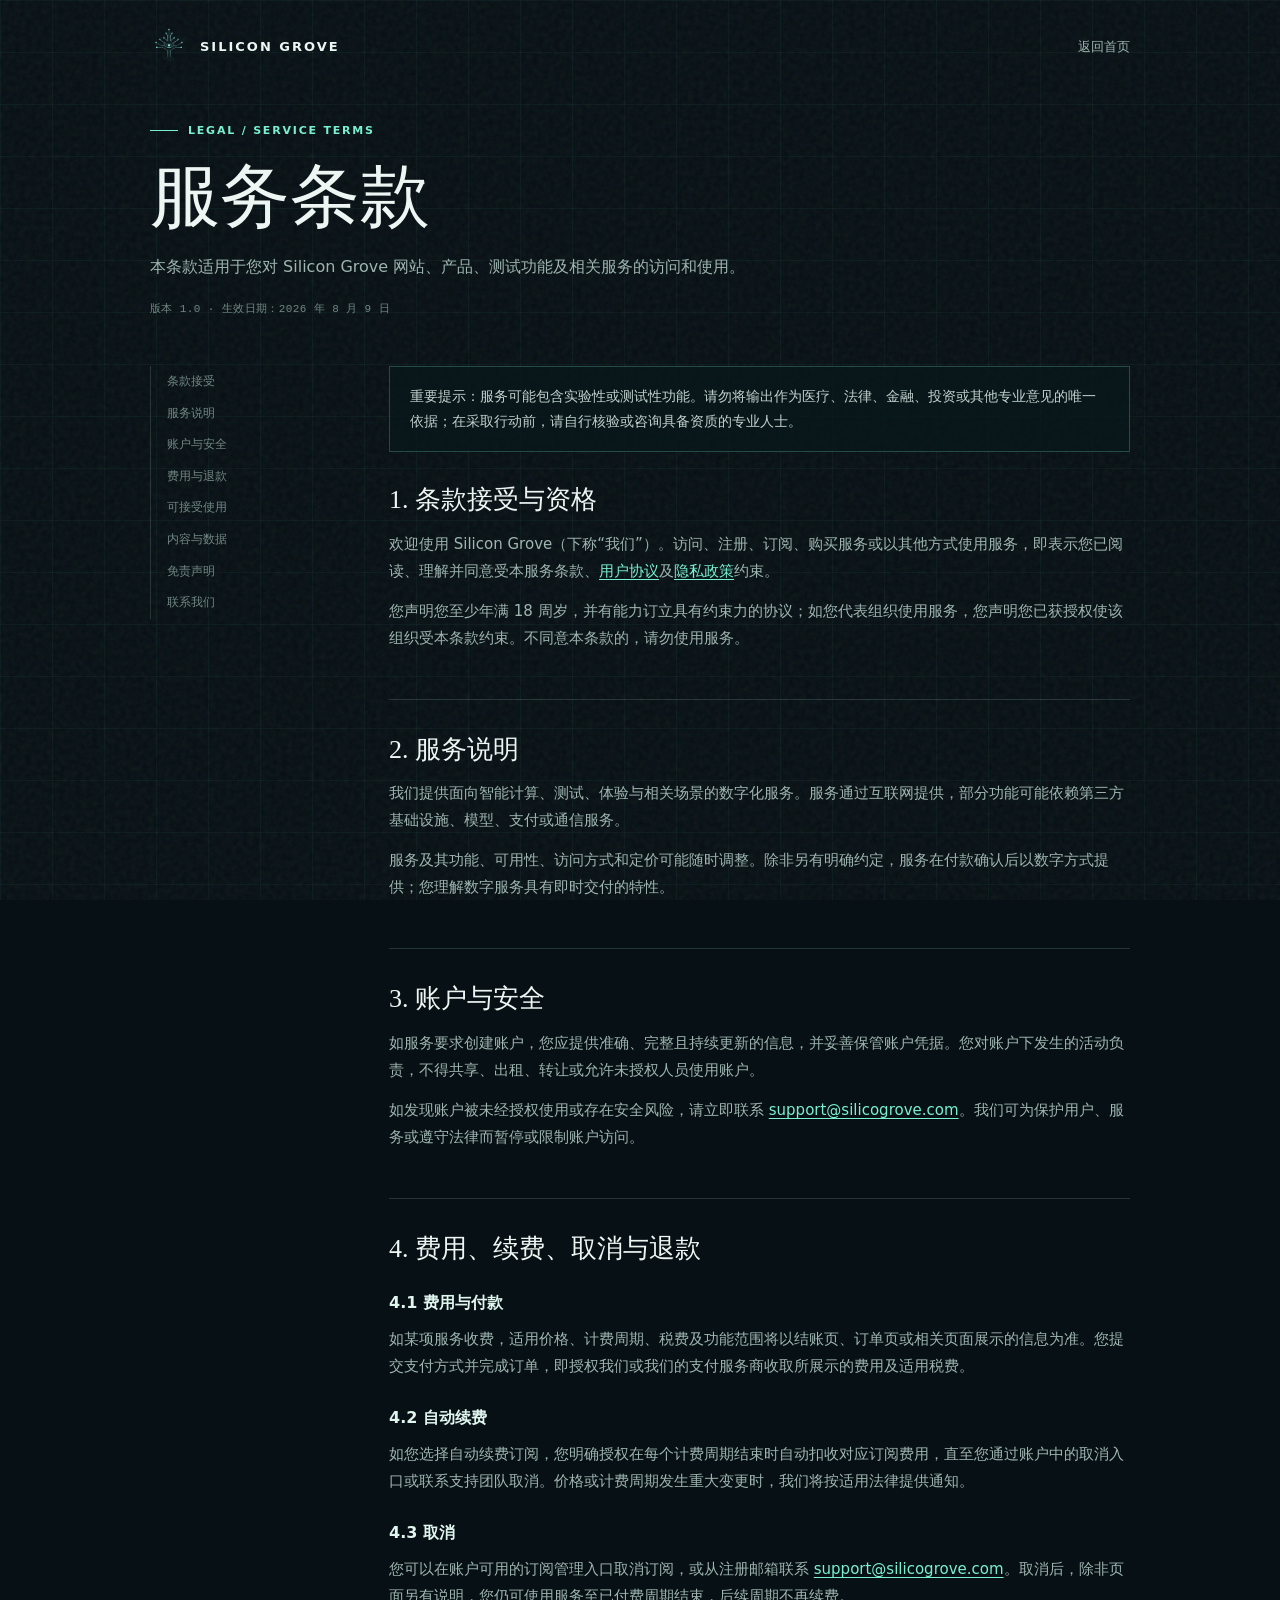
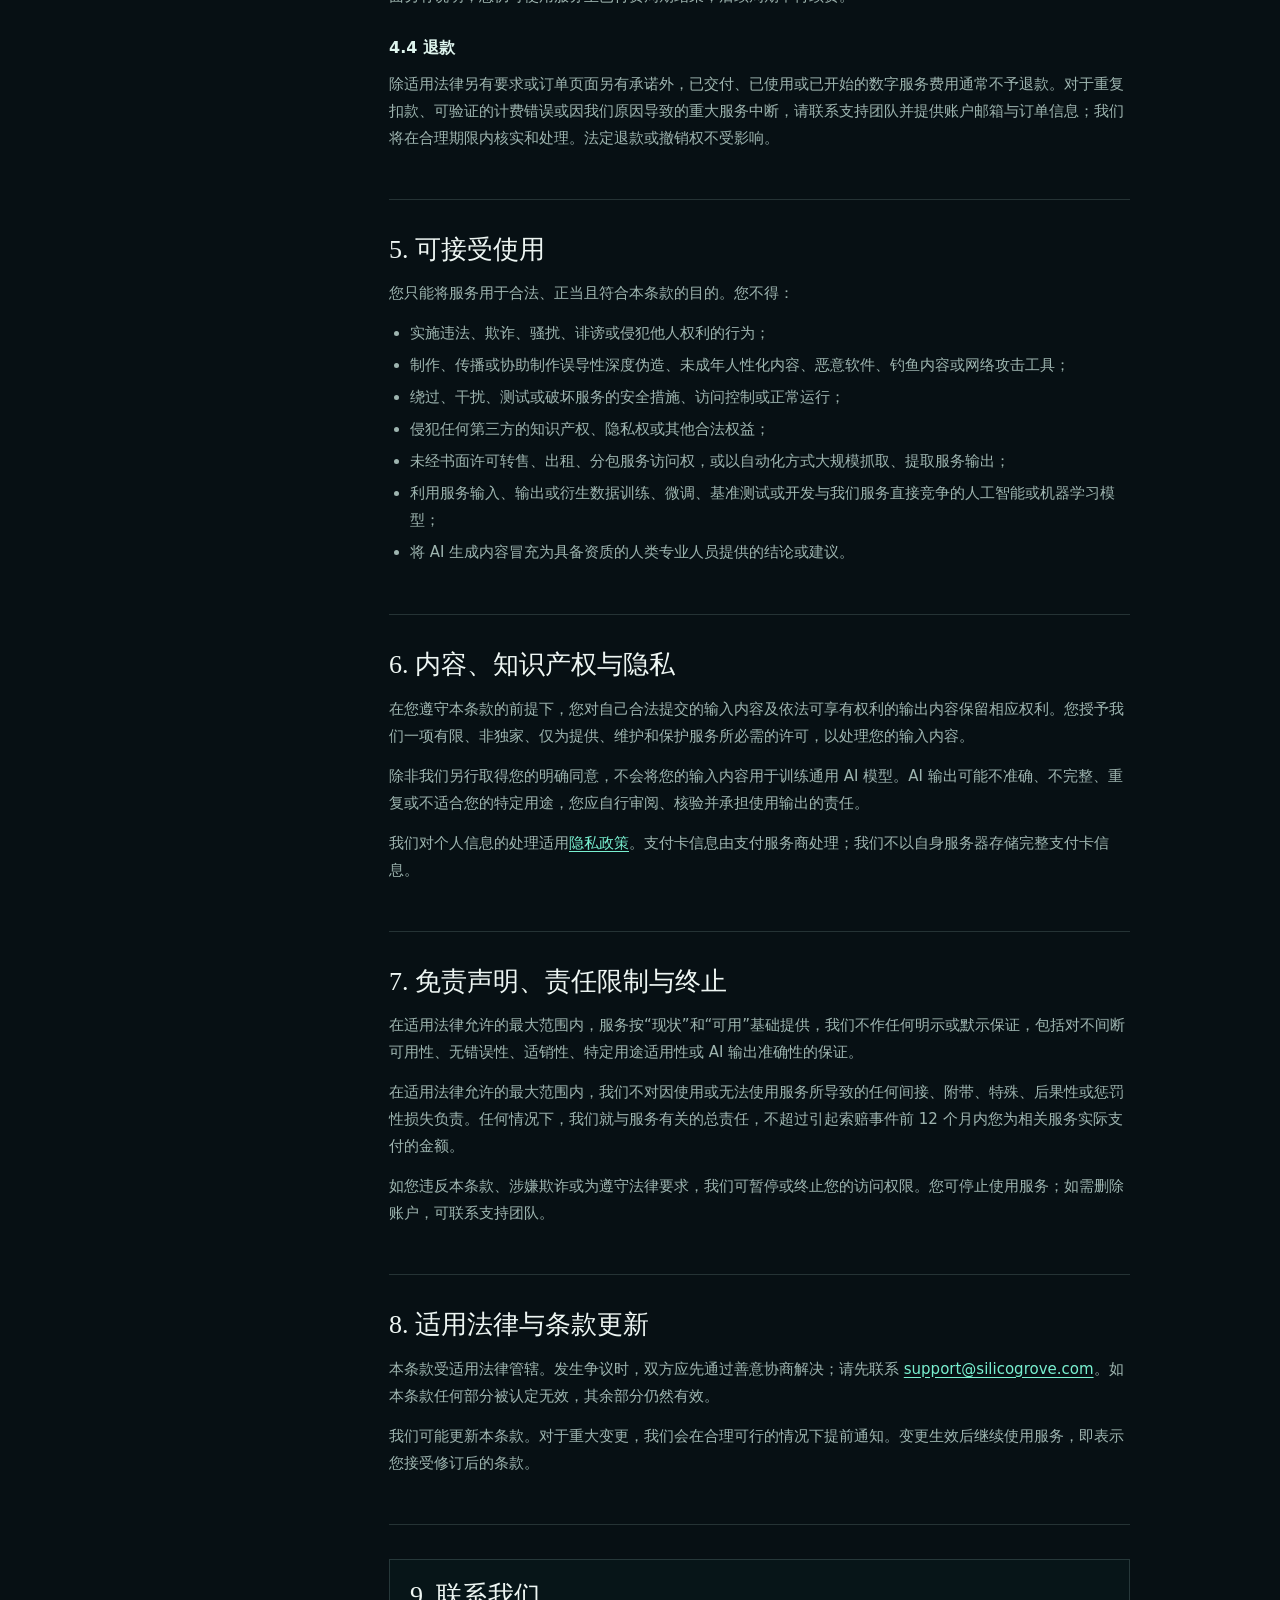
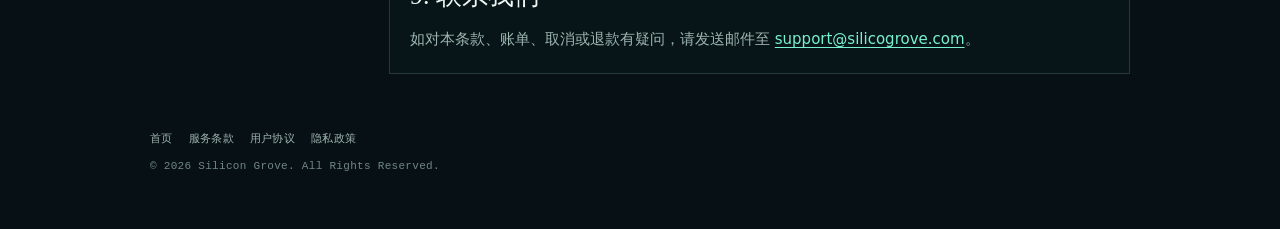
==== service-terms.html @ de762929 "Add standalone legal pages" ====
<!doctype html>
<html lang="zh-CN">
  <head>
    <meta charset="UTF-8" />
    <meta name="viewport" content="width=device-width, initial-scale=1" />
    <meta name="theme-color" content="#071014" />
    <meta name="description" content="Silicon Grove 服务条款" />
    <link rel="icon" href="/favicon.png" type="image/png" />
    <link rel="stylesheet" href="/legal.css" />
    <title>服务条款 | Silicon Grove</title>
  </head>
  <body>
    <div class="field" aria-hidden="true"></div><div class="grain" aria-hidden="true"></div>
    <div class="shell">
      <header><a class="brand" href="/"><img src="/assets/silicogrove-mark.png" alt="" /><span>SILICON GROVE</span></a><a class="back" href="/">返回首页</a></header>
      <main>
        <section class="hero"><p class="eyebrow">LEGAL / SERVICE TERMS</p><h1>服务条款</h1><p class="lede">本条款适用于您对 Silicon Grove 网站、产品、测试功能及相关服务的访问和使用。</p><p class="meta">版本 1.0 · 生效日期：2026 年 8 月 9 日</p></section>
        <div class="layout">
          <nav class="toc" aria-label="服务条款目录"><a href="#acceptance">条款接受</a><a href="#service">服务说明</a><a href="#accounts">账户与安全</a><a href="#payment">费用与退款</a><a href="#use">可接受使用</a><a href="#content">内容与数据</a><a href="#liability">免责声明</a><a href="#contact">联系我们</a></nav>
          <article class="content">
            <p class="notice">重要提示：服务可能包含实验性或测试性功能。请勿将输出作为医疗、法律、金融、投资或其他专业意见的唯一依据；在采取行动前，请自行核验或咨询具备资质的专业人士。</p>
            <section class="section" id="acceptance"><h2>1. 条款接受与资格</h2><p>欢迎使用 Silicon Grove（下称“我们”）。访问、注册、订阅、购买服务或以其他方式使用服务，即表示您已阅读、理解并同意受本服务条款、<a href="/user-agreement.html">用户协议</a>及<a href="/privacy-policy.html">隐私政策</a>约束。</p><p>您声明您至少年满 18 周岁，并有能力订立具有约束力的协议；如您代表组织使用服务，您声明您已获授权使该组织受本条款约束。不同意本条款的，请勿使用服务。</p></section>
            <section class="section" id="service"><h2>2. 服务说明</h2><p>我们提供面向智能计算、测试、体验与相关场景的数字化服务。服务通过互联网提供，部分功能可能依赖第三方基础设施、模型、支付或通信服务。</p><p>服务及其功能、可用性、访问方式和定价可能随时调整。除非另有明确约定，服务在付款确认后以数字方式提供；您理解数字服务具有即时交付的特性。</p></section>
            <section class="section" id="accounts"><h2>3. 账户与安全</h2><p>如服务要求创建账户，您应提供准确、完整且持续更新的信息，并妥善保管账户凭据。您对账户下发生的活动负责，不得共享、出租、转让或允许未授权人员使用账户。</p><p>如发现账户被未经授权使用或存在安全风险，请立即联系 <a href="mailto:support@silicogrove.com">support@silicogrove.com</a>。我们可为保护用户、服务或遵守法律而暂停或限制账户访问。</p></section>
            <section class="section" id="payment"><h2>4. 费用、续费、取消与退款</h2><h3>4.1 费用与付款</h3><p>如某项服务收费，适用价格、计费周期、税费及功能范围将以结账页、订单页或相关页面展示的信息为准。您提交支付方式并完成订单，即授权我们或我们的支付服务商收取所展示的费用及适用税费。</p><h3>4.2 自动续费</h3><p>如您选择自动续费订阅，您明确授权在每个计费周期结束时自动扣收对应订阅费用，直至您通过账户中的取消入口或联系支持团队取消。价格或计费周期发生重大变更时，我们将按适用法律提供通知。</p><h3>4.3 取消</h3><p>您可以在账户可用的订阅管理入口取消订阅，或从注册邮箱联系 <a href="mailto:support@silicogrove.com">support@silicogrove.com</a>。取消后，除非页面另有说明，您仍可使用服务至已付费周期结束，后续周期不再续费。</p><h3>4.4 退款</h3><p>除适用法律另有要求或订单页面另有承诺外，已交付、已使用或已开始的数字服务费用通常不予退款。对于重复扣款、可验证的计费错误或因我们原因导致的重大服务中断，请联系支持团队并提供账户邮箱与订单信息；我们将在合理期限内核实和处理。法定退款或撤销权不受影响。</p></section>
            <section class="section" id="use"><h2>5. 可接受使用</h2><p>您只能将服务用于合法、正当且符合本条款的目的。您不得：</p><ul><li>实施违法、欺诈、骚扰、诽谤或侵犯他人权利的行为；</li><li>制作、传播或协助制作误导性深度伪造、未成年人性化内容、恶意软件、钓鱼内容或网络攻击工具；</li><li>绕过、干扰、测试或破坏服务的安全措施、访问控制或正常运行；</li><li>侵犯任何第三方的知识产权、隐私权或其他合法权益；</li><li>未经书面许可转售、出租、分包服务访问权，或以自动化方式大规模抓取、提取服务输出；</li><li>利用服务输入、输出或衍生数据训练、微调、基准测试或开发与我们服务直接竞争的人工智能或机器学习模型；</li><li>将 AI 生成内容冒充为具备资质的人类专业人员提供的结论或建议。</li></ul></section>
            <section class="section" id="content"><h2>6. 内容、知识产权与隐私</h2><p>在您遵守本条款的前提下，您对自己合法提交的输入内容及依法可享有权利的输出内容保留相应权利。您授予我们一项有限、非独家、仅为提供、维护和保护服务所必需的许可，以处理您的输入内容。</p><p>除非我们另行取得您的明确同意，不会将您的输入内容用于训练通用 AI 模型。AI 输出可能不准确、不完整、重复或不适合您的特定用途，您应自行审阅、核验并承担使用输出的责任。</p><p>我们对个人信息的处理适用<a href="/privacy-policy.html">隐私政策</a>。支付卡信息由支付服务商处理；我们不以自身服务器存储完整支付卡信息。</p></section>
            <section class="section" id="liability"><h2>7. 免责声明、责任限制与终止</h2><p>在适用法律允许的最大范围内，服务按“现状”和“可用”基础提供，我们不作任何明示或默示保证，包括对不间断可用性、无错误性、适销性、特定用途适用性或 AI 输出准确性的保证。</p><p>在适用法律允许的最大范围内，我们不对因使用或无法使用服务所导致的任何间接、附带、特殊、后果性或惩罚性损失负责。任何情况下，我们就与服务有关的总责任，不超过引起索赔事件前 12 个月内您为相关服务实际支付的金额。</p><p>如您违反本条款、涉嫌欺诈或为遵守法律要求，我们可暂停或终止您的访问权限。您可停止使用服务；如需删除账户，可联系支持团队。</p></section>
            <section class="section"><h2>8. 适用法律与条款更新</h2><p>本条款受适用法律管辖。发生争议时，双方应先通过善意协商解决；请先联系 <a href="mailto:support@silicogrove.com">support@silicogrove.com</a>。如本条款任何部分被认定无效，其余部分仍然有效。</p><p>我们可能更新本条款。对于重大变更，我们会在合理可行的情况下提前通知。变更生效后继续使用服务，即表示您接受修订后的条款。</p></section>
            <section class="section contact" id="contact"><h2>9. 联系我们</h2><p>如对本条款、账单、取消或退款有疑问，请发送邮件至 <a href="mailto:support@silicogrove.com">support@silicogrove.com</a>。</p></section>
          </article>
        </div>
      </main>
      <footer><nav><a href="/">首页</a><a href="/service-terms.html">服务条款</a><a href="/user-agreement.html">用户协议</a><a href="/privacy-policy.html">隐私政策</a></nav>© 2026 Silicon Grove. All Rights Reserved.</footer>
    </div>
  </body>
</html>
---- legal.css ----
:root {
  color-scheme: dark;
  --ink: #eef6f3;
  --muted: #9eb5b0;
  --quiet: #718784;
  --line: rgba(200, 234, 226, 0.16);
  --aqua: #79f0d0;
  --deep: #071014;
  --panel: rgba(8, 24, 27, 0.76);
}

* { box-sizing: border-box; }
html { scroll-behavior: smooth; }
body {
  min-width: 320px;
  margin: 0;
  color: var(--ink);
  background: var(--deep);
  font-family: Inter, "PingFang SC", "Microsoft YaHei", system-ui, sans-serif;
  line-height: 1.8;
}

.field {
  position: fixed;
  inset: 0;
  z-index: -2;
  background-color: var(--deep);
  background:
    linear-gradient(rgba(121, 240, 208, .045) 1px, transparent 1px),
    linear-gradient(90deg, rgba(121, 240, 208, .045) 1px, transparent 1px);
  background-size: 52px 52px, 52px 52px;
}
.grain {
  position: fixed;
  inset: 0;
  z-index: -1;
  pointer-events: none;
  opacity: .22;
  background-image: url("data:image/svg+xml,%3Csvg viewBox='0 0 180 180' xmlns='http://www.w3.org/2000/svg'%3E%3Cfilter id='n'%3E%3CfeTurbulence type='fractalNoise' baseFrequency='.9' numOctaves='4' stitchTiles='stitch'/%3E%3C/filter%3E%3Crect width='100%25' height='100%25' filter='url(%23n)' opacity='.28'/%3E%3C/svg%3E");
}
.shell { width: min(100% - 40px, 980px); margin: 0 auto; padding: 28px 0 54px; }
header { display: flex; align-items: center; justify-content: space-between; gap: 20px; padding-bottom: 55px; }
.brand { display: inline-flex; align-items: center; gap: 12px; color: var(--ink); text-decoration: none; }
.brand img { width: 38px; height: 38px; object-fit: contain; }
.brand span { font-size: 13px; font-weight: 650; letter-spacing: 2px; }
.back { color: var(--muted); font-size: 13px; text-decoration: none; }
.back:hover { color: var(--aqua); }
.back:focus-visible, a:focus-visible { outline: 2px solid var(--aqua); outline-offset: 4px; }

.hero { max-width: 730px; margin-bottom: 46px; }
.eyebrow { display: flex; align-items: center; gap: 10px; margin: 0 0 18px; color: var(--aqua); font-size: 11px; font-weight: 700; letter-spacing: 1.8px; }
.eyebrow::before { width: 28px; height: 1px; content: ""; background: currentColor; }
h1 { margin: 0; font-family: "Songti SC", "Noto Serif SC", Georgia, serif; font-size: clamp(42px, 6vw, 70px); font-weight: 500; line-height: 1.08; letter-spacing: 0; }
.lede { margin: 19px 0 0; color: var(--muted); font-size: 16px; }
.meta { margin-top: 18px; color: var(--quiet); font-family: ui-monospace, SFMono-Regular, Menlo, monospace; font-size: 11px; letter-spacing: .4px; }

.layout { display: grid; grid-template-columns: 184px minmax(0, 1fr); gap: 55px; align-items: start; }
.toc { position: sticky; top: 26px; border-left: 1px solid var(--line); padding-left: 16px; }
.toc a { display: block; padding: 5px 0; color: var(--quiet); font-size: 12px; text-decoration: none; }
.toc a:hover { color: var(--aqua); }
.content { min-width: 0; }
.notice { margin: 0 0 32px; padding: 17px 20px; border: 1px solid rgba(121, 240, 208, .24); background: var(--panel); color: #c1d2ce; font-size: 14px; }
.section { padding: 0 0 34px; margin-bottom: 34px; border-bottom: 1px solid var(--line); }
.section:last-child { margin-bottom: 0; }
h2 { margin: 0 0 14px; font-family: "Songti SC", "Noto Serif SC", Georgia, serif; font-size: 26px; font-weight: 500; line-height: 1.25; letter-spacing: 0; }
h3 { margin: 24px 0 8px; color: #dff5ee; font-size: 16px; font-weight: 650; }
p { margin: 0 0 13px; color: var(--muted); font-size: 15px; }
ul { margin: 0 0 14px; padding-left: 21px; color: var(--muted); font-size: 15px; }
li + li { margin-top: 5px; }
table { width: 100%; margin: 0 0 14px; border-collapse: collapse; color: var(--muted); font-size: 14px; text-align: left; }
th, td { padding: 11px 12px; border: 1px solid var(--line); vertical-align: top; }
th { color: #dff5ee; font-weight: 650; background: rgba(121, 240, 208, .06); }
.content a { color: var(--aqua); text-underline-offset: 3px; }
.contact { padding: 20px; border: 1px solid var(--line); background: var(--panel); }
.contact p:last-child { margin-bottom: 0; }
footer { margin-top: 56px; color: var(--quiet); font-family: ui-monospace, SFMono-Regular, Menlo, monospace; font-size: 11px; line-height: 1.7; letter-spacing: .3px; }
footer nav { display: flex; flex-wrap: wrap; gap: 8px 16px; margin-bottom: 8px; }
footer a { color: var(--muted); text-decoration: none; }
footer a:hover { color: var(--aqua); }

@media (max-width: 720px) {
  .shell { width: min(100% - 36px, 980px); padding-top: 20px; }
  header { padding-bottom: 40px; }
  .layout { display: block; }
  .toc { position: static; display: flex; flex-wrap: wrap; gap: 4px 14px; margin-bottom: 32px; padding: 0 0 13px; border-width: 0 0 1px; }
  .toc a { padding: 2px 0; }
  h1 { font-size: clamp(39px, 12vw, 56px); }
  h2 { font-size: 24px; }
  table { font-size: 13px; }
  th, td { padding: 9px; }
}
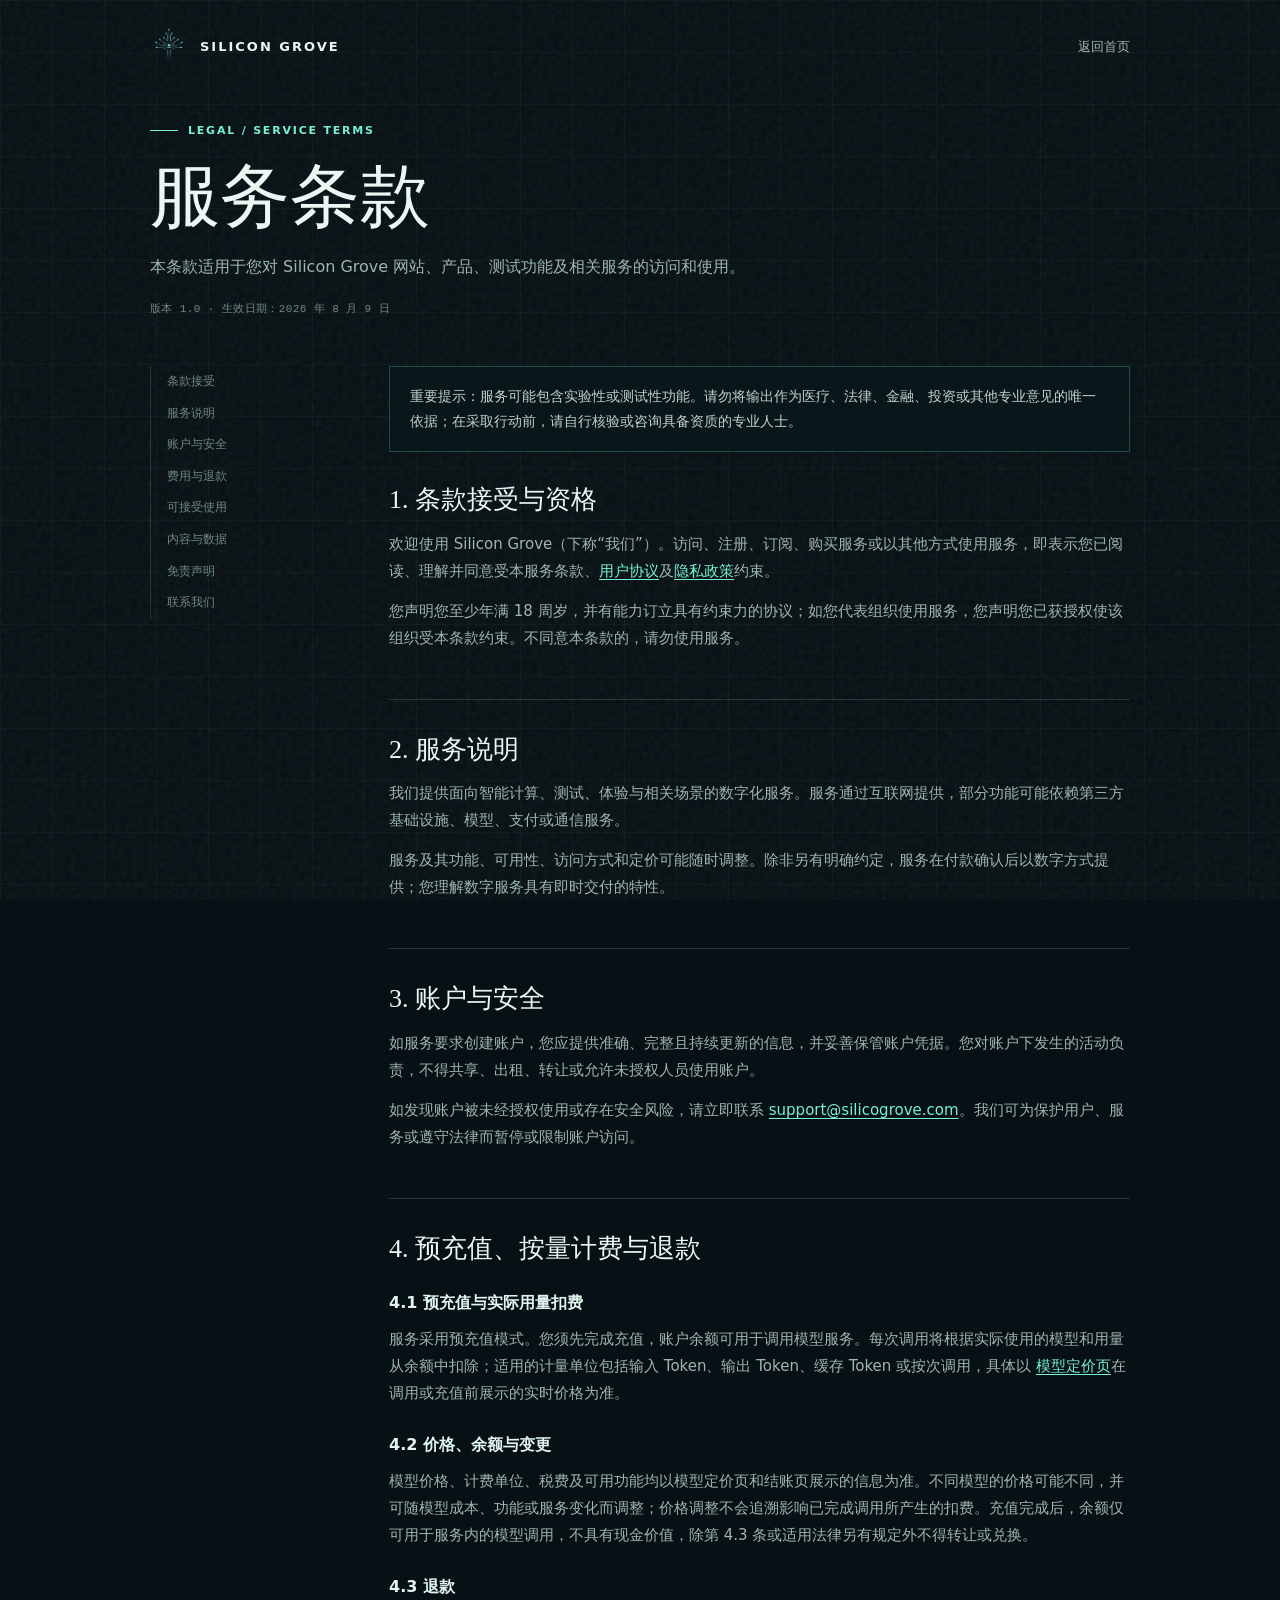
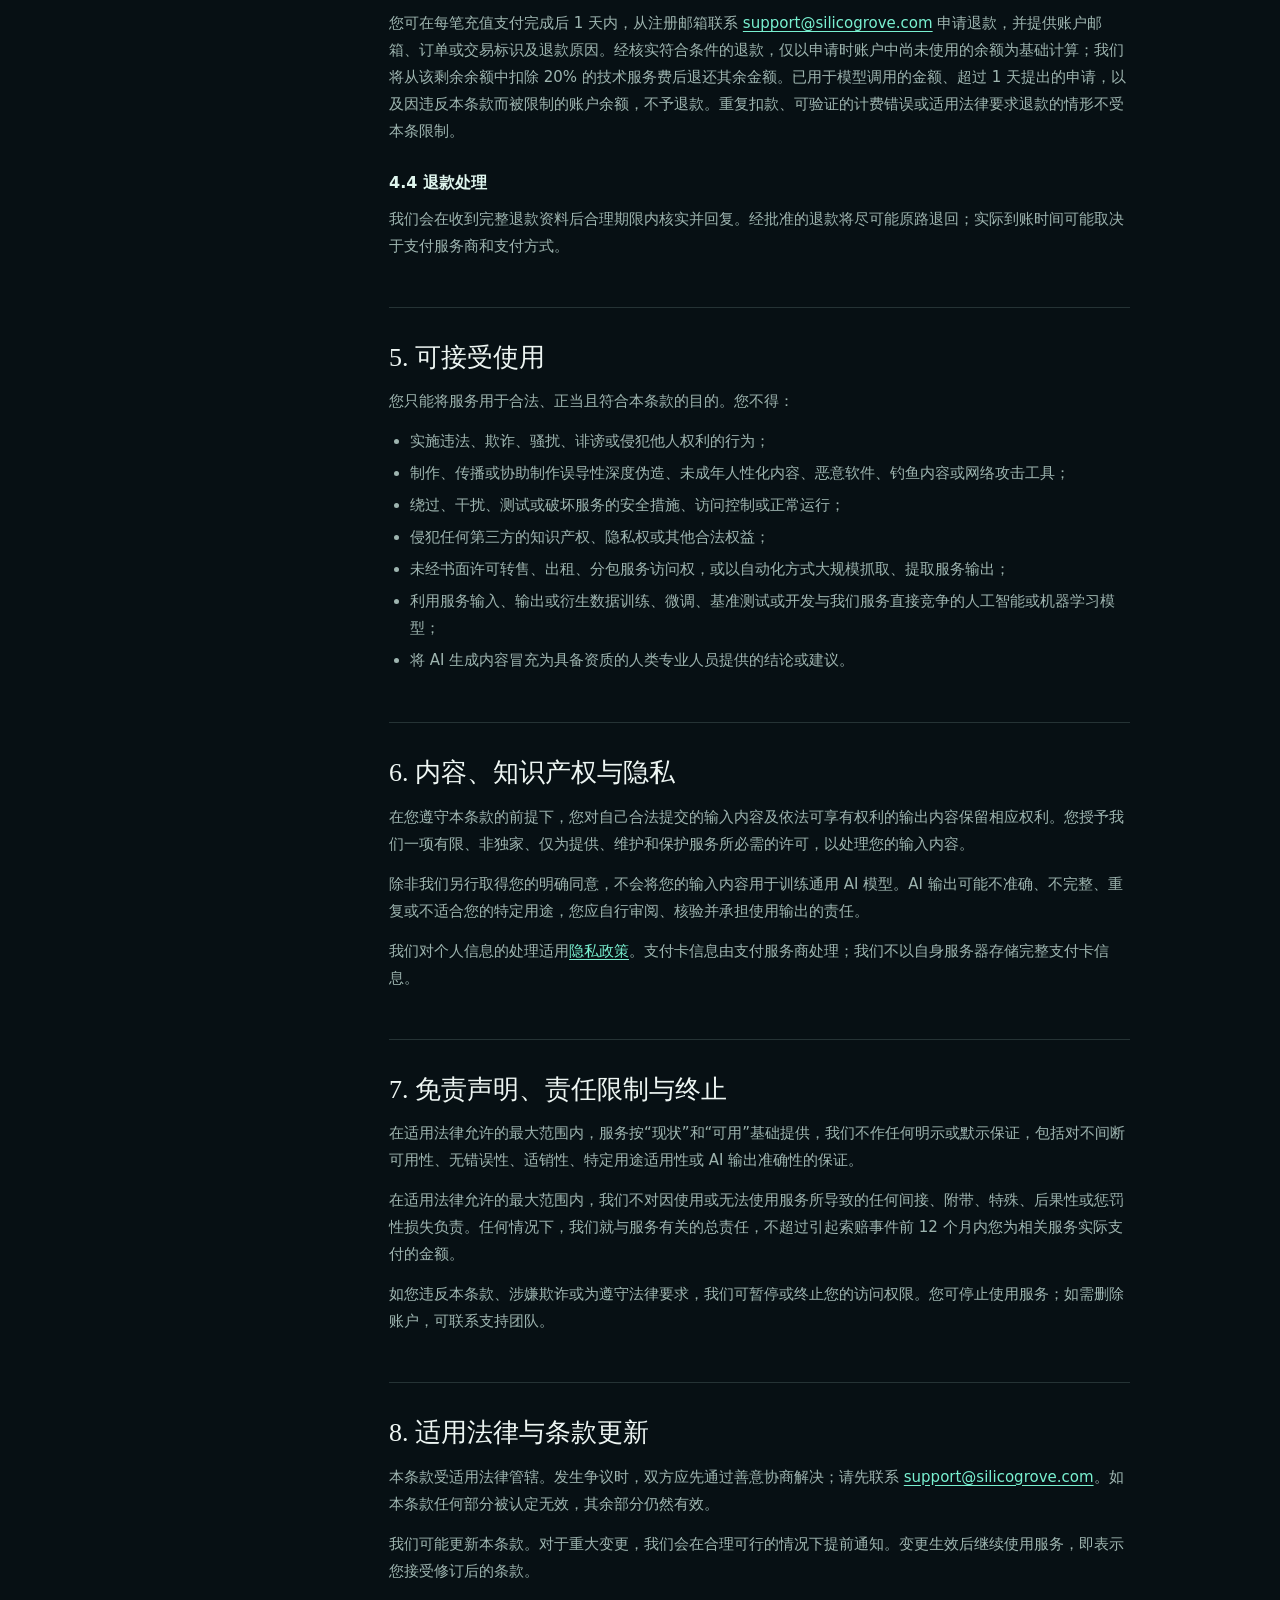
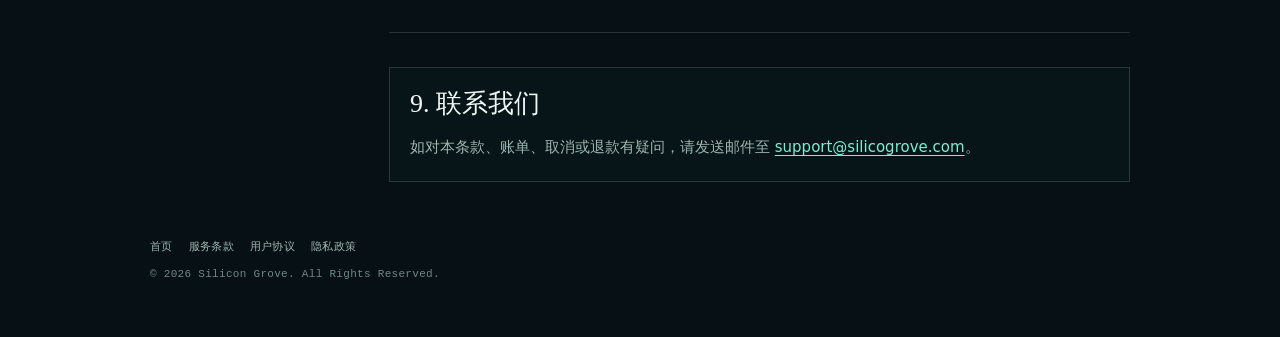
==== commit 10fce0ae: "Clarify usage-based billing" ====
--- a/service-terms.html
+++ b/service-terms.html
@@ -22,7 +22,7 @@
             <section class="section" id="acceptance"><h2>1. 条款接受与资格</h2><p>欢迎使用 Silicon Grove（下称“我们”）。访问、注册、订阅、购买服务或以其他方式使用服务，即表示您已阅读、理解并同意受本服务条款、<a href="/user-agreement.html">用户协议</a>及<a href="/privacy-policy.html">隐私政策</a>约束。</p><p>您声明您至少年满 18 周岁，并有能力订立具有约束力的协议；如您代表组织使用服务，您声明您已获授权使该组织受本条款约束。不同意本条款的，请勿使用服务。</p></section>
             <section class="section" id="service"><h2>2. 服务说明</h2><p>我们提供面向智能计算、测试、体验与相关场景的数字化服务。服务通过互联网提供，部分功能可能依赖第三方基础设施、模型、支付或通信服务。</p><p>服务及其功能、可用性、访问方式和定价可能随时调整。除非另有明确约定，服务在付款确认后以数字方式提供；您理解数字服务具有即时交付的特性。</p></section>
             <section class="section" id="accounts"><h2>3. 账户与安全</h2><p>如服务要求创建账户，您应提供准确、完整且持续更新的信息，并妥善保管账户凭据。您对账户下发生的活动负责，不得共享、出租、转让或允许未授权人员使用账户。</p><p>如发现账户被未经授权使用或存在安全风险，请立即联系 <a href="mailto:support@silicogrove.com">support@silicogrove.com</a>。我们可为保护用户、服务或遵守法律而暂停或限制账户访问。</p></section>
-            <section class="section" id="payment"><h2>4. 费用、续费、取消与退款</h2><h3>4.1 费用与付款</h3><p>如某项服务收费，适用价格、计费周期、税费及功能范围将以结账页、订单页或相关页面展示的信息为准。您提交支付方式并完成订单，即授权我们或我们的支付服务商收取所展示的费用及适用税费。</p><h3>4.2 自动续费</h3><p>如您选择自动续费订阅，您明确授权在每个计费周期结束时自动扣收对应订阅费用，直至您通过账户中的取消入口或联系支持团队取消。价格或计费周期发生重大变更时，我们将按适用法律提供通知。</p><h3>4.3 取消</h3><p>您可以在账户可用的订阅管理入口取消订阅，或从注册邮箱联系 <a href="mailto:support@silicogrove.com">support@silicogrove.com</a>。取消后，除非页面另有说明，您仍可使用服务至已付费周期结束，后续周期不再续费。</p><h3>4.4 退款</h3><p>除适用法律另有要求或订单页面另有承诺外，已交付、已使用或已开始的数字服务费用通常不予退款。对于重复扣款、可验证的计费错误或因我们原因导致的重大服务中断，请联系支持团队并提供账户邮箱与订单信息；我们将在合理期限内核实和处理。法定退款或撤销权不受影响。</p></section>
+            <section class="section" id="payment"><h2>4. 预充值、按量计费与退款</h2><h3>4.1 预充值与实际用量扣费</h3><p>服务采用预充值模式。您须先完成充值，账户余额可用于调用模型服务。每次调用将根据实际使用的模型和用量从余额中扣除；适用的计量单位包括输入 Token、输出 Token、缓存 Token 或按次调用，具体以 <a href="https://ai.silicogrove.com/pricing" target="_blank" rel="noopener noreferrer">模型定价页</a>在调用或充值前展示的实时价格为准。</p><h3>4.2 价格、余额与变更</h3><p>模型价格、计费单位、税费及可用功能均以模型定价页和结账页展示的信息为准。不同模型的价格可能不同，并可随模型成本、功能或服务变化而调整；价格调整不会追溯影响已完成调用所产生的扣费。充值完成后，余额仅可用于服务内的模型调用，不具有现金价值，除第 4.3 条或适用法律另有规定外不得转让或兑换。</p><h3>4.3 退款</h3><p>您可在每笔充值支付完成后 1 天内，从注册邮箱联系 <a href="mailto:support@silicogrove.com">support@silicogrove.com</a> 申请退款，并提供账户邮箱、订单或交易标识及退款原因。经核实符合条件的退款，仅以申请时账户中尚未使用的余额为基础计算；我们将从该剩余余额中扣除 20% 的技术服务费后退还其余金额。已用于模型调用的金额、超过 1 天提出的申请，以及因违反本条款而被限制的账户余额，不予退款。重复扣款、可验证的计费错误或适用法律要求退款的情形不受本条限制。</p><h3>4.4 退款处理</h3><p>我们会在收到完整退款资料后合理期限内核实并回复。经批准的退款将尽可能原路退回；实际到账时间可能取决于支付服务商和支付方式。</p></section>
             <section class="section" id="use"><h2>5. 可接受使用</h2><p>您只能将服务用于合法、正当且符合本条款的目的。您不得：</p><ul><li>实施违法、欺诈、骚扰、诽谤或侵犯他人权利的行为；</li><li>制作、传播或协助制作误导性深度伪造、未成年人性化内容、恶意软件、钓鱼内容或网络攻击工具；</li><li>绕过、干扰、测试或破坏服务的安全措施、访问控制或正常运行；</li><li>侵犯任何第三方的知识产权、隐私权或其他合法权益；</li><li>未经书面许可转售、出租、分包服务访问权，或以自动化方式大规模抓取、提取服务输出；</li><li>利用服务输入、输出或衍生数据训练、微调、基准测试或开发与我们服务直接竞争的人工智能或机器学习模型；</li><li>将 AI 生成内容冒充为具备资质的人类专业人员提供的结论或建议。</li></ul></section>
             <section class="section" id="content"><h2>6. 内容、知识产权与隐私</h2><p>在您遵守本条款的前提下，您对自己合法提交的输入内容及依法可享有权利的输出内容保留相应权利。您授予我们一项有限、非独家、仅为提供、维护和保护服务所必需的许可，以处理您的输入内容。</p><p>除非我们另行取得您的明确同意，不会将您的输入内容用于训练通用 AI 模型。AI 输出可能不准确、不完整、重复或不适合您的特定用途，您应自行审阅、核验并承担使用输出的责任。</p><p>我们对个人信息的处理适用<a href="/privacy-policy.html">隐私政策</a>。支付卡信息由支付服务商处理；我们不以自身服务器存储完整支付卡信息。</p></section>
             <section class="section" id="liability"><h2>7. 免责声明、责任限制与终止</h2><p>在适用法律允许的最大范围内，服务按“现状”和“可用”基础提供，我们不作任何明示或默示保证，包括对不间断可用性、无错误性、适销性、特定用途适用性或 AI 输出准确性的保证。</p><p>在适用法律允许的最大范围内，我们不对因使用或无法使用服务所导致的任何间接、附带、特殊、后果性或惩罚性损失负责。任何情况下，我们就与服务有关的总责任，不超过引起索赔事件前 12 个月内您为相关服务实际支付的金额。</p><p>如您违反本条款、涉嫌欺诈或为遵守法律要求，我们可暂停或终止您的访问权限。您可停止使用服务；如需删除账户，可联系支持团队。</p></section>
